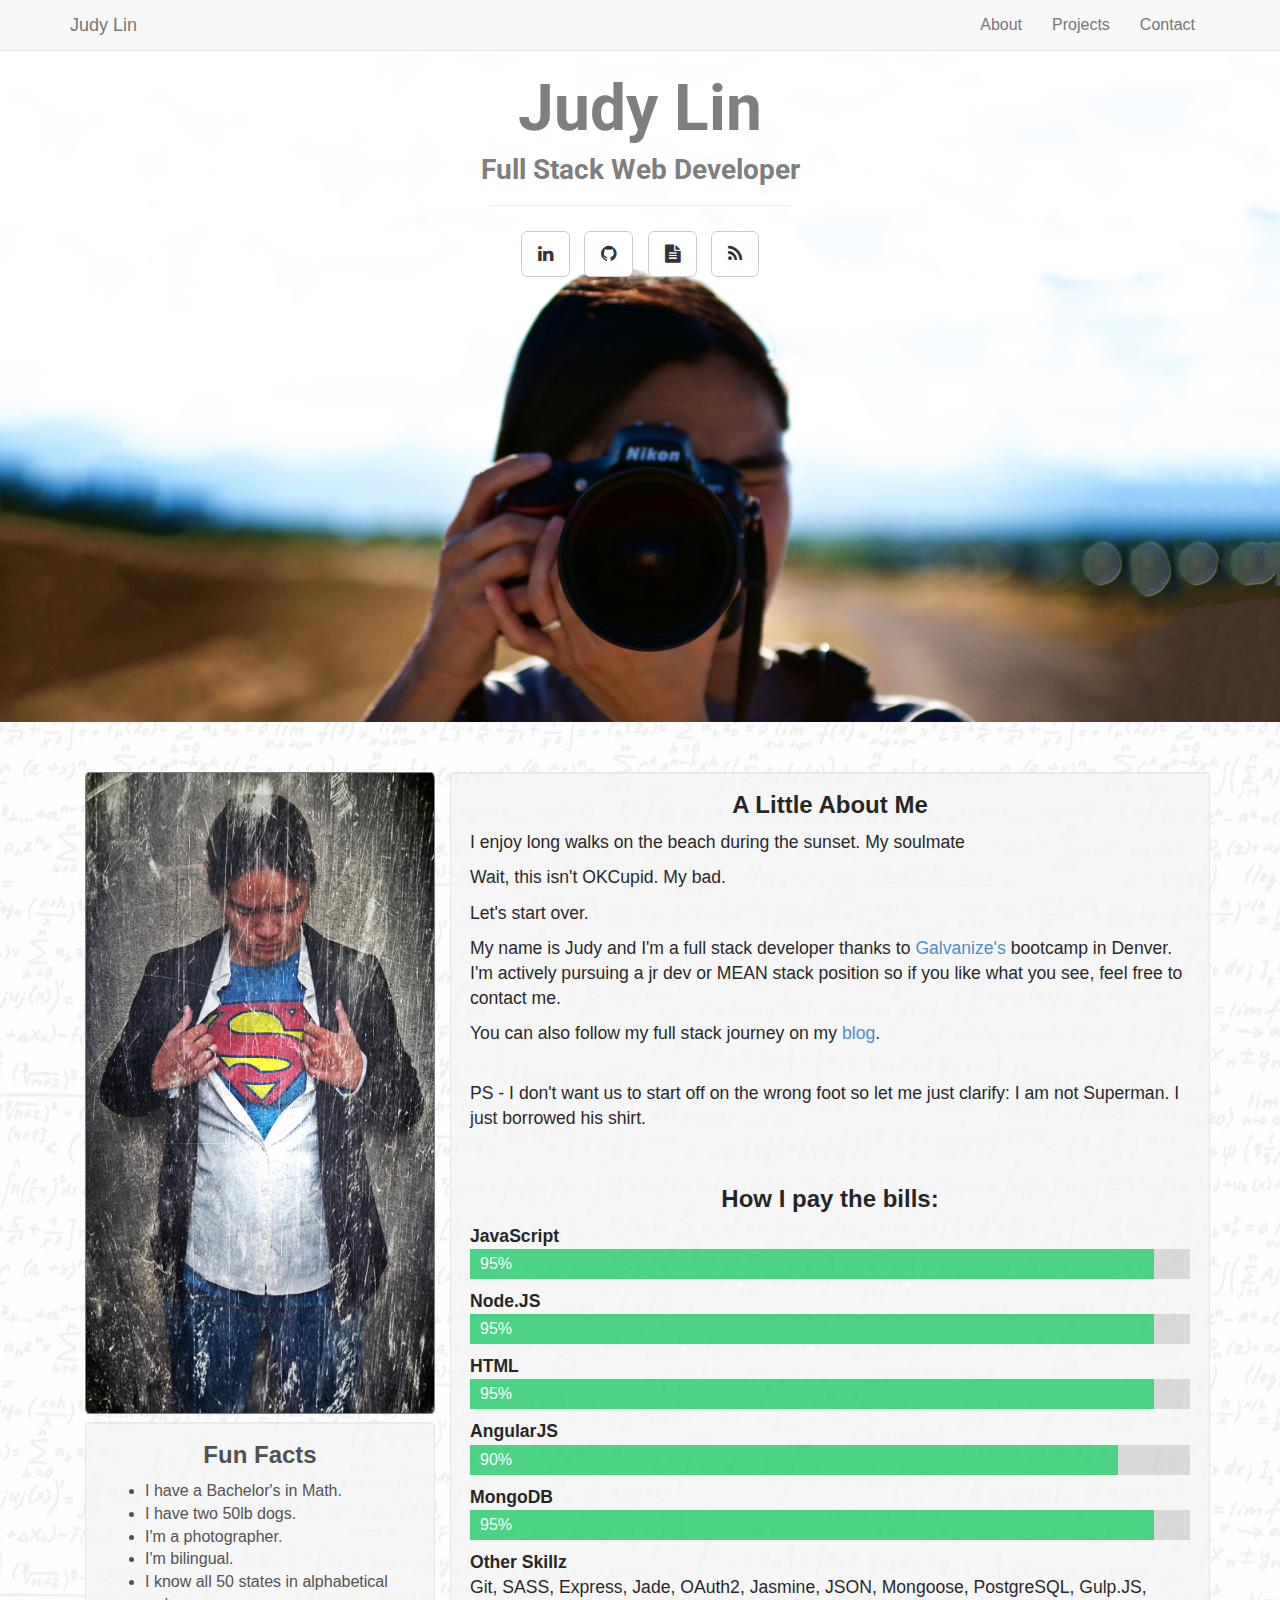
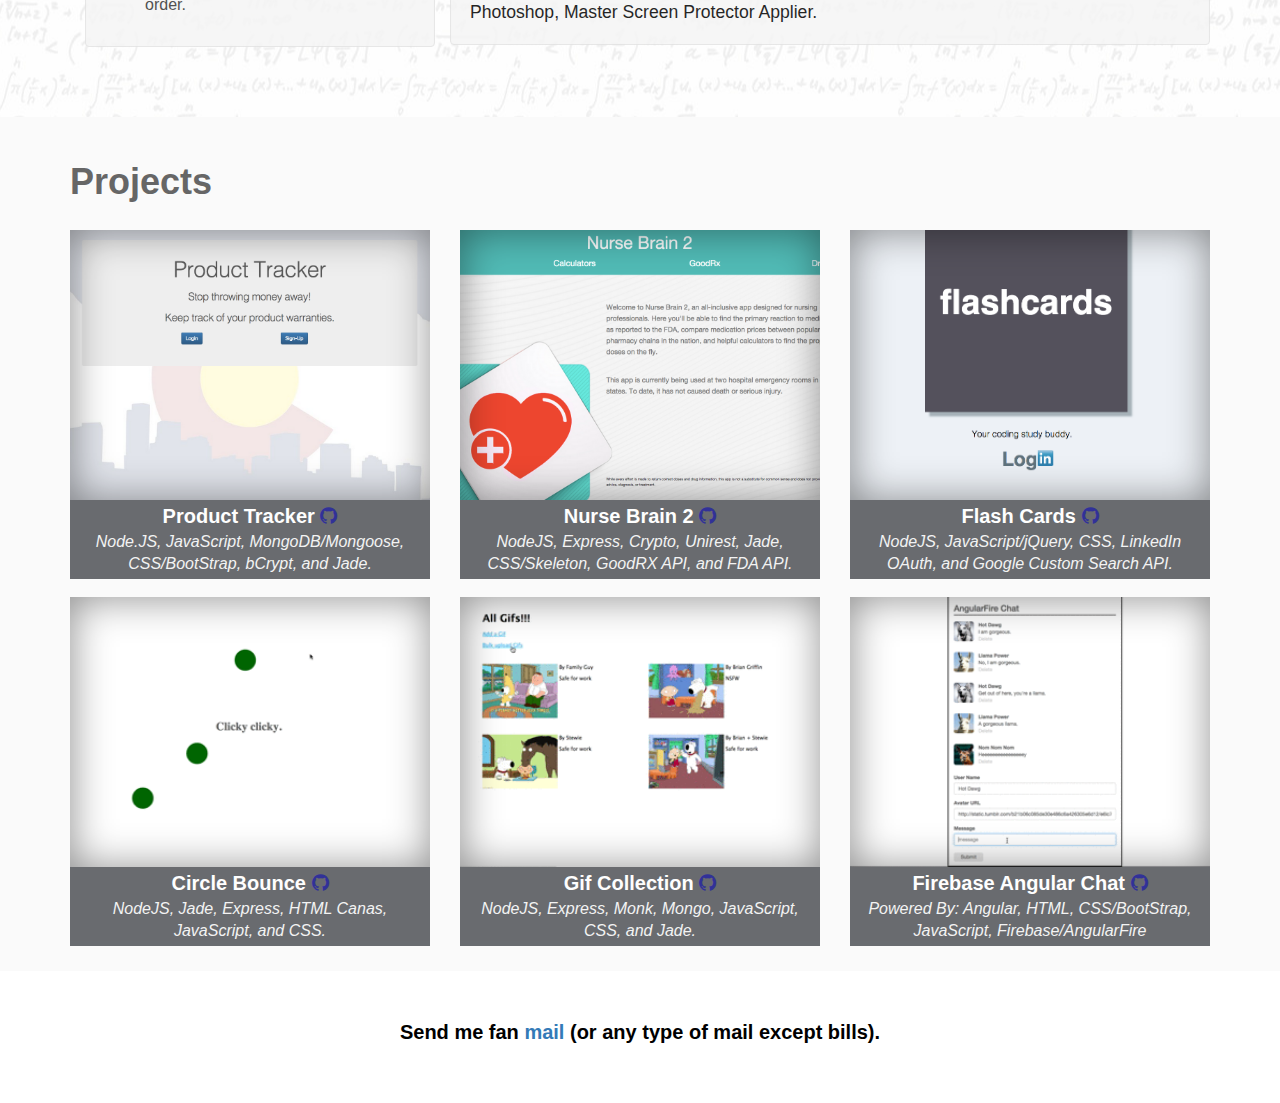
==== index.html @ 5898c1e3 "added blog" ====
<!DOCTYPE html>
<html>
  <head>
    <meta charset="utf-8">
    <script src="https://ajax.googleapis.com/ajax/libs/jquery/2.1.3/jquery.min.js"></script>
    <script src='js/script.js'></script>
    <script src="https://maxcdn.bootstrapcdn.com/bootstrap/3.3.5/js/bootstrap.min.js"></script>
    <link href='https://fonts.googleapis.com/css?family=Roboto:100' rel='stylesheet' type='text/css'>
    <link rel="stylesheet" href="https://maxcdn.bootstrapcdn.com/bootstrap/3.3.5/css/bootstrap.min.css">
    <link rel="stylesheet" href="https://maxcdn.bootstrapcdn.com/font-awesome/4.4.0/css/font-awesome.min.css">
    <link rel='stylesheet' href='css/style.css'>
    <title>Judy Lin's Portfolio</title>
  </head>
  <body id="page-top" data-spy="scroll" data-target=".navbar-fixed-top">
    <!-- Navigation -->
    <nav class="navbar navbar-default navbar-fixed-top navbar-custom" role="navigation">
      <div class="container">
        <div>
          <button type="button" class="navbar-toggle" data-toggle="collapse" data-target=".navbar-main-collapse">
            <i class="fa fa-bars"></i>
          </button>
          <a class="navbar-brand page-scroll" href="#page-top">
            Judy Lin
          </a>
        </div>
        <!-- Collect the nav links, forms, and other content for toggling -->
        <div class="collapse navbar-collapse navbar-right navbar-main-collapse">
          <ul class="nav navbar-nav">
            <li>
              <a class="page-scroll" href="#about">About</a>
            </li>
            <li>
              <a class="page-scroll" href="#portfolio">Projects</a>
            </li>
            <li>
              <a class="page-scroll" href="#contact">Contact</a>
            </li>
          </ul>
        </div>
        <!-- /.navbar-collapse -->
      </div>
      <!-- /.container -->
    </nav>
    <!-- Home -->
    <div id="home">
      <div class="container">
        <div class="pager">
          <h1 class="text-center home-h1">Judy Lin</h1>
          <h3 class="text-center home-h3">Full Stack Web Developer</h3>
          <hr class="hr-medium">
          <p class="text-center home-text">
            <a class="btn btn-default btn-lg" href="https://www.linkedin.com/in/judylin1" target="_blank" role="button"><i class="fa fa-linkedin"></i></a>
            <a class="btn btn-default btn-lg" href="https://github.com/judylin1" target="_blank" role="button"><i class="fa fa-github"></i></a>
            <a class="btn btn-default btn-lg view-pdf" href="images/resume.pdf" role="button"><i class="fa fa-file-text"></i></a>
            <a class="btn btn-default btn-lg" href="https://jldevblog.blogspot.com" role="button"><i class="fa fa-rss"></i></a>
          </p>
        </div>
      </div>
    </div>
    <!-- About -->
    <div class='mathback'>
    <div id="about">
      <div class="container">
        <div class="col-md-4">
          <img src="images/profile.jpeg" class="img-responsive about-pic">
          <div class='facts well'>
            <h3>Fun Facts</h3>
            <ul>
              <li>I have a Bachelor's in Math.</li>
              <li>I have two 50lb dogs.</li>
              <li>I'm a photographer.</li>
              <li>I'm bilingual.</li>
              <li>I know all 50 states in alphabetical order.</li>
            </ul>
          </div>
        </div>
        <div class="col-md-8 about-text well">
          <h3 class="about-h1">A Little About Me</h3>
          <p>I enjoy long walks on the beach during the sunset. My soulmate</p>
          <p>Wait, this isn't OKCupid. My bad.</p>
          <p>Let's start over.</p>
          <p>My name is Judy and I'm a full stack developer thanks to <a href='http://www.galvanize.com/courses/full-stack/' target='_blank'>Galvanize's </a>bootcamp in Denver.
            I'm actively pursuing a jr dev or MEAN stack position so if you like what you see, feel free to contact me.</p>
          <p>You can also follow my full stack journey on my <a href="https://nosleepjustcode.wordpress.com/" target="_blank">blog</a>.
          <br><br><p>PS - I don't want us to start off on the wrong foot so let me just clarify: I am not Superman. I just borrowed his shirt.</p>
          <div class="graph-cont">
            <h3>How I pay the bills:</h3>
            <span><b>JavaScript</b></span>
            <div class="bar bar1">95%</div>
            <span><b>Node.JS</b></span>
            <div class="bar bar2">95%</div>
            <span><b>HTML</b></span>
            <div class="bar bar3">95%</div>
            <span><b>AngularJS</b></span>
            <div class="bar bar4">90%</div>
            <span><b>MongoDB</b></span>
            <div class="bar bar5">95%</div>
            <span><b>Other Skillz</b></span>
            <br>Git, SASS, Express, Jade, OAuth2, Jasmine, JSON, Mongoose, PostgreSQL, Gulp.JS, Photoshop, Master Screen Protector Applier.
          </div>
        </div>
      </div>
    </div>
  </div>
    <!-- Portfolio -->
    <div id="portfolio">
      <div class="container">
        <div class="row">
          <div class="col-md-12">
            <h1 class="body-h1">Projects</h1></div>

          <div class="col-md-4">
            <div class="box1">
              <a href='https://productracker.herokuapp.com/' target="_blank">
                <div class="overlay">
                </div>
              </a>
            </div>
            <div class="port-text text-center">
              <span class="top-line">Product Tracker </span>
              <span class='top-line'><a href='https://github.com/judylin1/product-tracker' target="_blank"><i class="fa fa-github"></i></a></span>
              <br><span class="bot-line">Node.JS, JavaScript, MongoDB/Mongoose, CSS/BootStrap, bCrypt, and Jade.</span>
            </div>
          </div>

          <div class="col-md-4">
            <div class="box2">
              <a href='https://agile-meadow-6335.herokuapp.com/' target="_blank">
                <div class="overlay">
                </div>
              </a>
            </div>
            <div class="port-text text-center">
              <span class="top-line">Nurse Brain 2 </span>
              <span class='top-line'><a href='https://github.com/judylin1/nursebrain2' target="_blank"><i class="fa fa-github"></i></a></span>
              <br><span class="bot-line">NodeJS, Express, Crypto, Unirest, Jade, CSS/Skeleton, GoodRX API, and FDA API.</span>
            </div>
          </div>

          <div class="col-md-4">
            <div class="box3">
              <a href='https://protected-taiga-1284.herokuapp.com/' target="_blank">
                <div class="overlay">
                </div>
              </a>
            </div>
            <div class="port-text text-center"><span class="top-line">Flash Cards </span>
              <span class='top-line'><a href='https://github.com/bcbankhead/flash-cards/tree/anna3' target="_blank"><i class="fa fa-github"></i></a></span>
              <br><span class="bot-line">NodeJS, JavaScript/jQuery, CSS, LinkedIn OAuth, and Google Custom Search API.</span>
            </div>
          </div>

          <div class="col-md-4">
            <div class="box4">
              <a href='https://shrouded-ravine-8915.herokuapp.com/' target="_blank">
                <div class="overlay">
                </div>
              </a>
            </div>
            <div class="port-text text-center"><span class="top-line">Circle Bounce </span>
              <span class='top-line'><a href='https://github.com/judylin1/circle_bounce' target="_blank"><i class="fa fa-github"></i></a></span>
              <br><span class="bot-line">NodeJS, Jade, Express, HTML Canas, JavaScript, and CSS.</span>
            </div>
          </div>

          <div class="col-md-4">
            <div class="box5">
              <a href='https://powerful-island-1793.herokuapp.com/' target="_blank">
                <div class="overlay">
                </div>
              </a>
            </div>
            <div class="port-text text-center"><span class="top-line">Gif Collection </span>
              <span class='top-line'><a href='https://github.com/judylin1/markdown-table-processor' target="_blank"><i class="fa fa-github"></i></a></span>
              <br><span class="bot-line">NodeJS, Express, Monk, Mongo, JavaScript, CSS, and Jade.</span>
            </div>
          </div>

          <div class="col-md-4">
            <div class="box6">
              <a href="http://judylin1-firebase-ang.divshot.io/" target='_blank'>
                <div class="overlay">
                </div>
              </a>
            </div>
            <div class="port-text text-center"><span class="top-line">Firebase Angular Chat </span>
              <span class='top-line'><a href='https://github.com/judylin1/Firebase-Angular-Chat' target="_blank"><i class="fa fa-github"></i></a></span>
              <br><span class="bot-line">Powered By: Angular, HTML, CSS/BootStrap, JavaScript, Firebase/AngularFire</span>
            </div>
          </div>

      </div>
    </div>
  </div>

    <!-- Contact -->
    <div id="contact">
      <div class="container">
        <div class="row">
          <div class="col-md-12">
            <h3 class="contact-h3">Send me fan <a href='mailto:judith.s.lin@gmail.com'>mail</a> (or any type of mail except bills).</h3>
          </div>
        </div>
      </div>
    </div>
  </body>

</html>
---- css/style.css ----
/* Navbar */

.navbar-default .navbar-nav>.active>a,
.navbar-default .navbar-nav>.active>a:focus {
  color: #555;
  background-color: #CCCCCC;
}

.mathback {
  background: url(../images/6opac.jpg) repeat center center;
}

.nav a:hover {
  background-color: #777 !important;
  color: #fff !important;
}

/* Body */

body {
  font-size: 16px;
}

.body-h1 {
  font-weight: bold;
  color: #666;
}

.body-h3 {
  font-family: 'Open Sans', sans-serif;
  font-weight: bold;
  text-shadow: 1px 1px 0 #777, 2px 2px 0 #777;
  color: #fff;
}
/* HR */

.hr-medium {
  max-width: 300px;
}
/* Home */

#home {
  background: url(../images/cam.jpg) no-repeat center center;
  background-position: top;
  display: table;
  height: 0;
  padding-bottom: 32%;
  position: relative;
  width: 100%;
  -webkit-background-size: cover;
  -moz-background-size: cover;
  -o-background-size: cover;
  background-size: cover;
}
.pager {
  padding-top: 3%;
}

.home-h1 {
  font-family: 'Roboto', sans-serif;
  font-weight: bold;
  color: #7f7f7f;
}

.home-h3 {
  font-family: 'Roboto', sans-serif;
  font-weight: bold;
  color: #7f7f7f;
  font-size: 20px;
}
.home-h4 {
  font-family: 'Open Sans', sans-serif;
  font-weight: bold;
  text-shadow: 1px 1px 0 #000, 2px 2px 0 #000;
  color: #fff;
  font-size: 18px;
}
.btn {
  margin: 5px;
}

/* About */
#about {
  display: table;
  position: relative;
  width: 100%;
  padding: 50px 0 50px 0;
  height: 0;
}

.about-h1 {
  margin-top: 0;
  font-weight: bold;
  color: #000;
}

.about-text {
  color: #000;
  font-size: 1.1em;
}

.about-pic {
  border: 1px solid grey;
  border-radius: 1%;
  margin-bottom: 0.5em;
}

.well {
  opacity: .85;
}
/* Portfolio */

#portfolio {
  background: #fafafa;
  display: table;
  position: relative;
  width: 100%;
  padding: 25px 0 25px 0;
}

.top-line i {
  color: navy;
}
/* Portfolio Overlay */
.box1 {
  background: url(/images/prodtracker.jpeg) center;
}

.box2 {
  background: url(/images/nursebrain.jpeg) center;
}

.box3 {
  background: url(/images/flashcards.jpeg) center;
}

.box4 {
  background: url(/images/circlebouncegif.gif) center;
}

.box5 {
  background: url(/images/gifgif.gif) center;
}

.box6 {
  background: url(/images/chatgif.gif) center;
}

.box1,
.box2,
.box3,
.box4,
.box5,
.box6 {
  box-shadow: inset 1px 1px 40px 0 rgba(0, 0, 0, .45);
  margin: 5% auto 0 auto;
  background-size: cover;
  overflow: hidden;
  width: 100%;
  height: 0;
  padding-bottom: 75%;
}

.overlay {
  background: rgba(0, 0, 0, .75);
  text-align: center;
  opacity: 0;
  padding-bottom: 100%;
  padding-top: 28%;
  -webkit-transition: opacity .25s ease;
  -moz-transition: opacity .25s ease;
}

.box1:hover .overlay,
.box2:hover .overlay,
.box3:hover .overlay,
.box4:hover .overlay,
.box5:hover .overlay,
.box6:hover .overlay {
  opacity: 0.2;
}

.plus {
  font-weight: 900;
  color: rgba(255, 255, 255, .85);
  font-size: 96px;
}
/* Portfolio Text */

.top-line {
  font-size: 20px;
  font-weight: bold;
}

.bot-line {
  font-style: italic;
  color: #f2f2f2;
}

.port-text {
  color: white;
  background: #45484d;
  opacity: 0.8;
  padding: 0.15em;
}
/* Contact */

#contact {
  background: #fff;
  display: table;
  position: relative;
  width: 100%;
  padding: 50px 0 50px 0;
  height: 0;
}

.contact-h1 {
  font-family: 'Open Sans', sans-serif;
  font-weight: bold;
  color: #000;
}

.contact-h3 {
  font-family: 'Open Sans', sans-serif;
  font-weight: bold;
  color: #000;
  font-size: 20px;
}
.footer {
  background: #f8f8f8;
}
.navbar-static-bottom > div > ul > li {
  display: inline-block;
  font-size: 14px;
}
/* Extra small devices (phones, less than 768px) */
/* No media query since this is the default in Bootstrap */
/* Small devices (tablets, 768px and up) */

@media (min-width: 768px) and (max-width: 991px) {
  .home-h1 {
    font-size: 3em;
  }
  .home-h3 {
    font-size: 1.375em;
  }
    .home-h4 {
    font-size: 1.25em;
  }
}
/* Medium devices (desktops, 992px and up) */

@media (min-width: 992px) and (max-width: 1199px) {
  .home-h1 {
    font-size: 3.5em;
  }
  .home-h3 {
    font-size: 1.5em;
  }
  .home-h4 {
    font-size: 1.30em;
  }
}
/* Large devices (large desktops, 1200px and up) */

@media (min-width: 1200px) {
  .home-h1 {
    font-size: 4em;
  }
  .home-h3 {
    font-size: 1.75em;
  }
  .home-h4 {
    font-size: 1.5em;
  }
}

/*graph*/
.graph-cont{
  padding-top: 2.5em;
  width: calc(100% - 40px);
  width: 100%;
  max-width: 800px;
  margin: 0 auto;
}
.bar{
  height: 30px;
  max-width: 800px;
  margin: 0 auto 10px auto;
  line-height: 30px;
  font-size: 16px;
  color: white;
  padding: 0 0 0 10px;
  position: relative;
}
.bar::before{
  content: '';
  width: 100%;
  position: absolute;
  left: 0;
  height: 30px;
  top: 0;
  z-index: -2;
  background: #d3d3d3;
}
.bar::after{
  content: '';
  background: #2ecc71;
  height: 30px;
  transition: 0.7s;
  display: block;
  width: 100%;
  -webkit-animation: bar-before 1 1.8s;
  position: absolute;
  top: 0;
  left: 0;
  z-index: -1;
}
.bar1::after{
  max-width: 95%;
}
.bar2::after{
  max-width: 95%;
}
.bar3::after{
  max-width: 95%;
}
.bar4::after{
  max-width: 90%;
}
.bar5::after{
  max-width: 95%;
}

@-webkit-keyframes bar-before{
  0%{
    width: 0px;
  }
  100%{
    width: 100%;
  }
}

/*facts*/
h3 {
  text-align: center;
  font-weight: bold;
  margin: 0;
  margin-bottom: 0.5em;
}

/*modal pdf*/
.iframe-container {
padding-bottom: 60%;
height: 0;
overflow: hidden;
}

.iframe-container iframe,
.iframe-container object,
.iframe-container embed{
position: absolute;
top: 0;
left: 0;
width: 100%;
height: 100%;
}

.modal.in .modal-dialog {
transform: none; /*translate(0px, 0px);*/
}
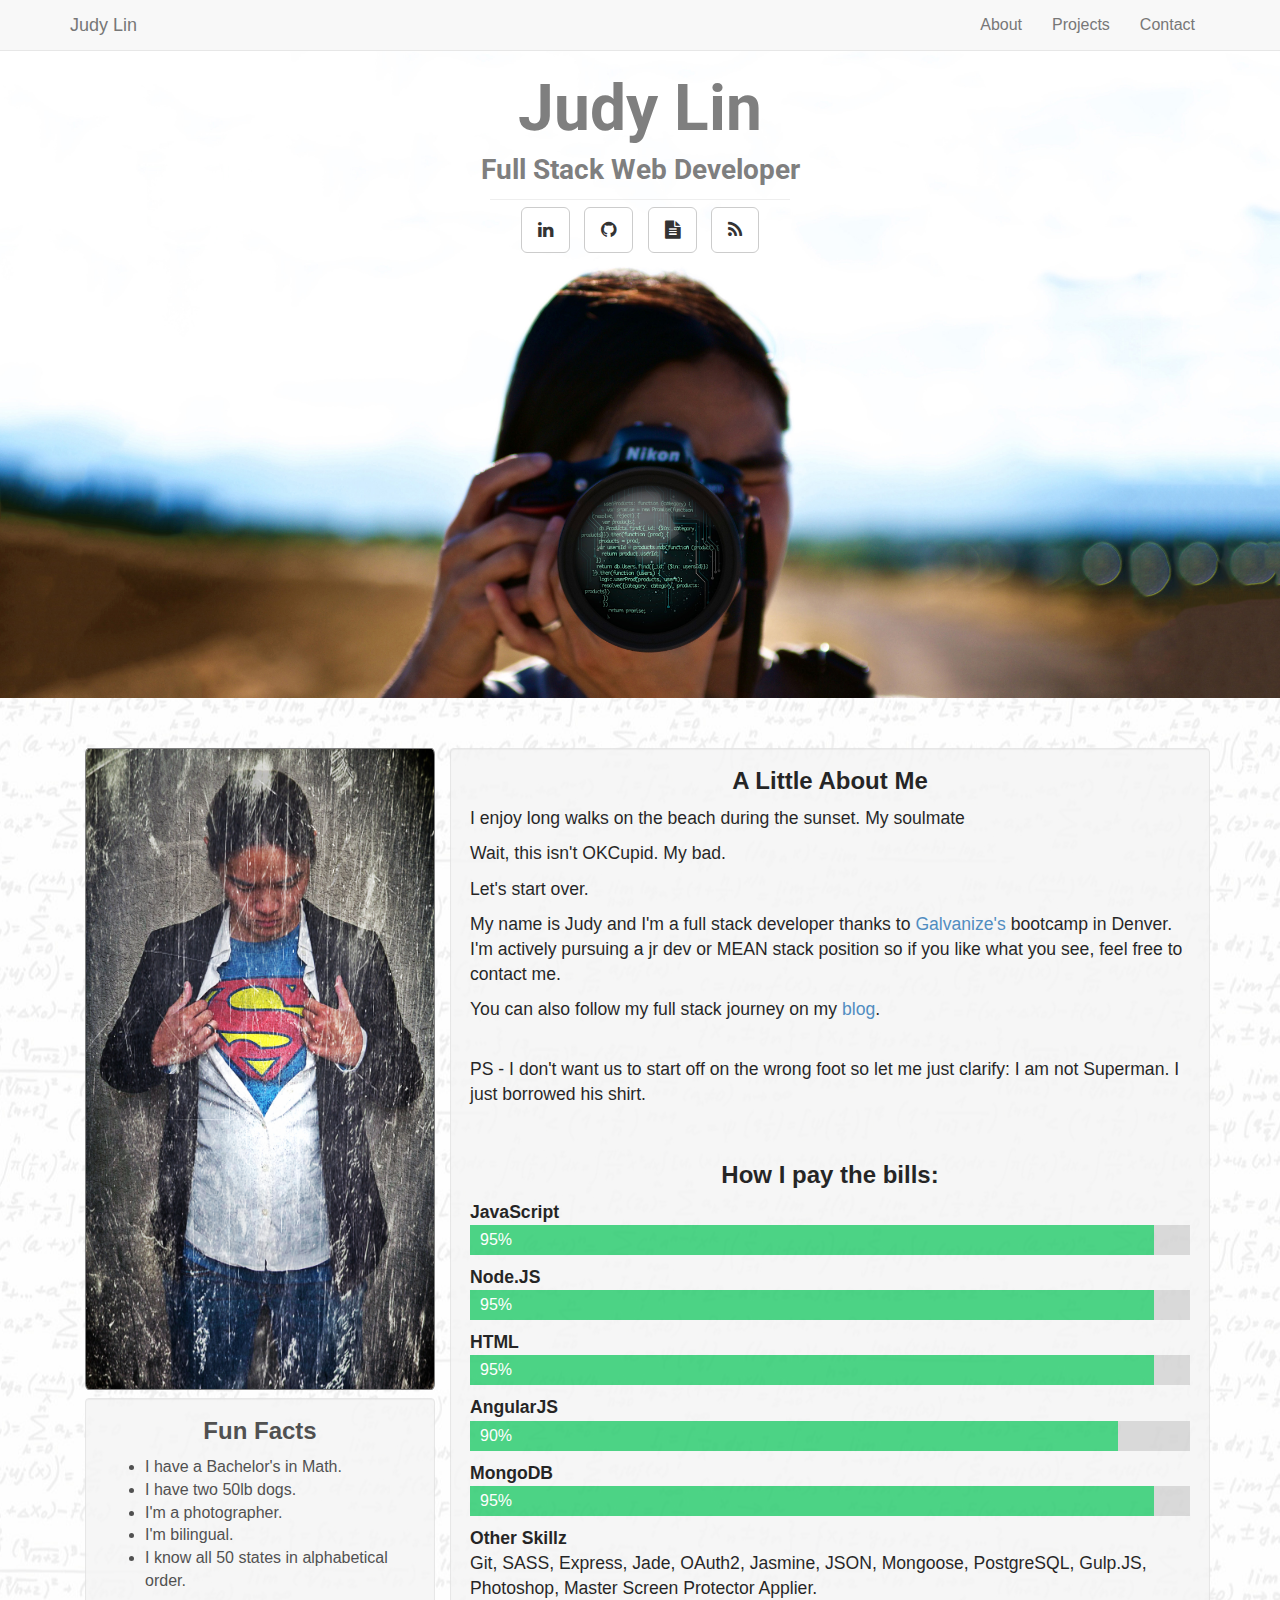
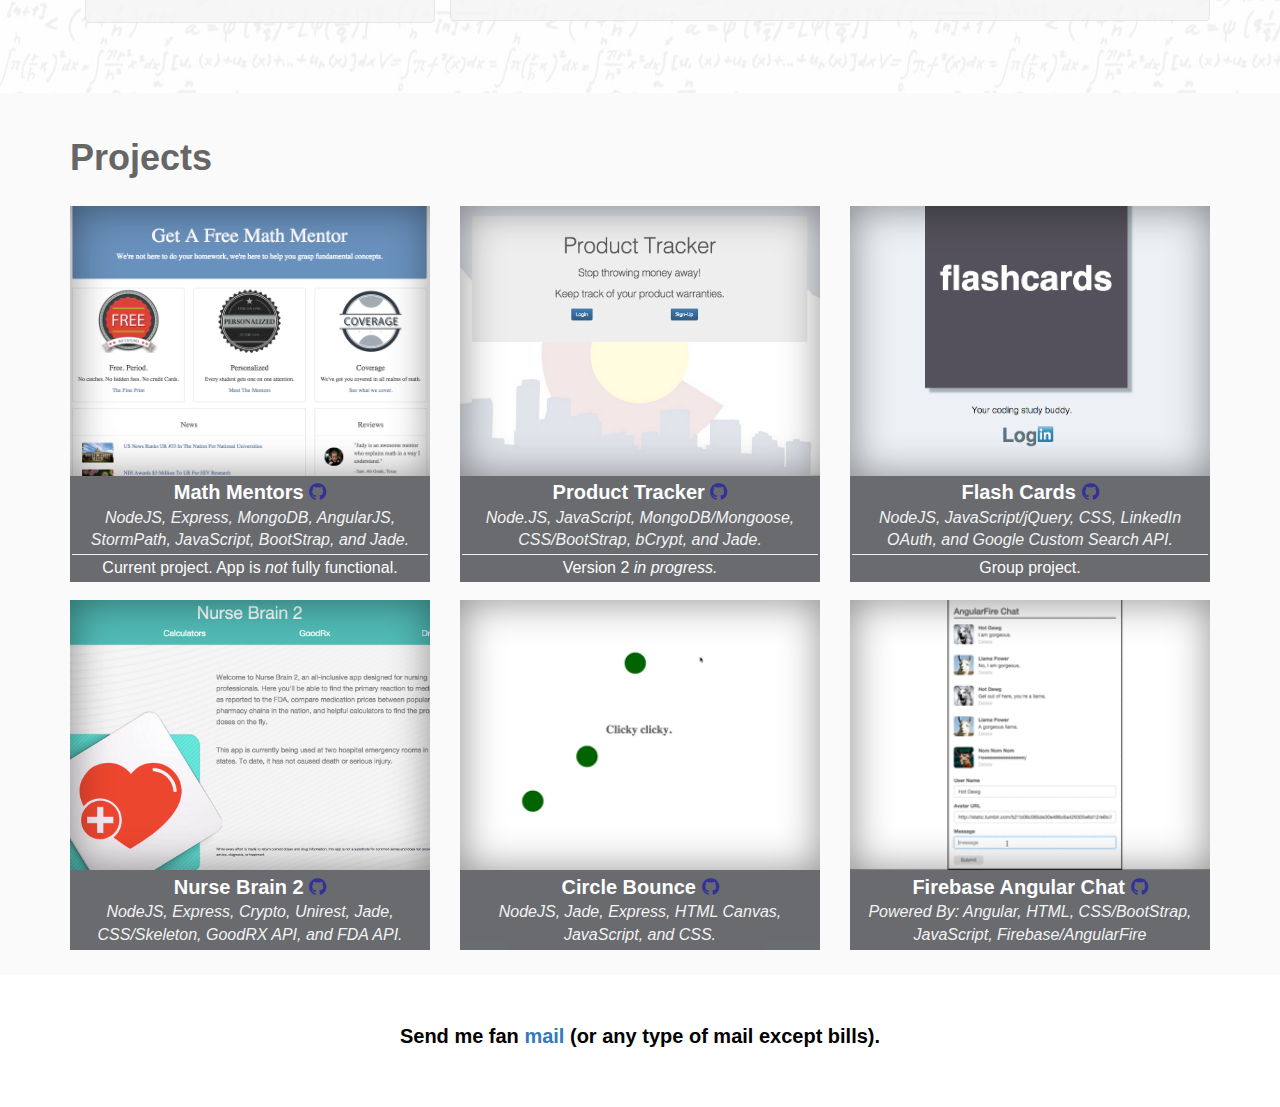
==== commit be05d568: "new photo and project" ====
--- a/index.html
+++ b/index.html
@@ -12,7 +12,7 @@
     <title>Judy Lin's Portfolio</title>
   </head>
   <body id="page-top" data-spy="scroll" data-target=".navbar-fixed-top">
-    <!-- Navigation -->
+
     <nav class="navbar navbar-default navbar-fixed-top navbar-custom" role="navigation">
       <div class="container">
         <div>
@@ -23,7 +23,7 @@
             Judy Lin
           </a>
         </div>
-        <!-- Collect the nav links, forms, and other content for toggling -->
+
         <div class="collapse navbar-collapse navbar-right navbar-main-collapse">
           <ul class="nav navbar-nav">
             <li>
@@ -37,11 +37,9 @@
             </li>
           </ul>
         </div>
-        <!-- /.navbar-collapse -->
-      </div>
-      <!-- /.container -->
+      </div>
     </nav>
-    <!-- Home -->
+
     <div id="home">
       <div class="container">
         <div class="pager">
@@ -57,7 +55,7 @@
         </div>
       </div>
     </div>
-    <!-- About -->
+
     <div class='mathback'>
     <div id="about">
       <div class="container">
@@ -111,6 +109,21 @@
 
           <div class="col-md-4">
             <div class="box1">
+              <a href='https://math-mentors.herokuapp.com/' target="_blank">
+                <div class="overlay">
+                </div>
+              </a>
+            </div>
+            <div class="port-text text-center"><span class="top-line">Math Mentors </span>
+              <span class='top-line'><a href='https://github.com/judylin1/math_mentors' target="_blank"><i class="fa fa-github"></i></a></span>
+              <br><span class="bot-line">NodeJS, Express, MongoDB, AngularJS, StormPath, JavaScript, BootStrap, and Jade.</span>
+              <hr>
+              <span>Current project. App is <i>not</i> fully functional.</span>
+            </div>
+          </div>
+
+          <div class="col-md-4">
+            <div class="box2">
               <a href='https://productracker.herokuapp.com/' target="_blank">
                 <div class="overlay">
                 </div>
@@ -120,11 +133,28 @@
               <span class="top-line">Product Tracker </span>
               <span class='top-line'><a href='https://github.com/judylin1/product-tracker' target="_blank"><i class="fa fa-github"></i></a></span>
               <br><span class="bot-line">Node.JS, JavaScript, MongoDB/Mongoose, CSS/BootStrap, bCrypt, and Jade.</span>
-            </div>
-          </div>
-
-          <div class="col-md-4">
-            <div class="box2">
+              <hr>
+              <span>Version 2 <i>in progress.</i></span>
+            </div>
+          </div>
+
+          <div class="col-md-4">
+            <div class="box3">
+              <a href='https://protected-taiga-1284.herokuapp.com/' target="_blank">
+                <div class="overlay">
+                </div>
+              </a>
+            </div>
+            <div class="port-text text-center"><span class="top-line">Flash Cards </span>
+              <span class='top-line'><a href='https://github.com/bcbankhead/flash-cards/tree/anna3' target="_blank"><i class="fa fa-github"></i></a></span>
+              <br><span class="bot-line">NodeJS, JavaScript/jQuery, CSS, LinkedIn OAuth, and Google Custom Search API.</span>
+              <hr>
+              <span>Group project.</span>
+            </div>
+          </div>
+
+          <div class="col-md-4">
+            <div class="box4">
               <a href='https://agile-meadow-6335.herokuapp.com/' target="_blank">
                 <div class="overlay">
                 </div>
@@ -138,20 +168,7 @@
           </div>
 
           <div class="col-md-4">
-            <div class="box3">
-              <a href='https://protected-taiga-1284.herokuapp.com/' target="_blank">
-                <div class="overlay">
-                </div>
-              </a>
-            </div>
-            <div class="port-text text-center"><span class="top-line">Flash Cards </span>
-              <span class='top-line'><a href='https://github.com/bcbankhead/flash-cards/tree/anna3' target="_blank"><i class="fa fa-github"></i></a></span>
-              <br><span class="bot-line">NodeJS, JavaScript/jQuery, CSS, LinkedIn OAuth, and Google Custom Search API.</span>
-            </div>
-          </div>
-
-          <div class="col-md-4">
-            <div class="box4">
+            <div class="box5">
               <a href='https://shrouded-ravine-8915.herokuapp.com/' target="_blank">
                 <div class="overlay">
                 </div>
@@ -159,20 +176,7 @@
             </div>
             <div class="port-text text-center"><span class="top-line">Circle Bounce </span>
               <span class='top-line'><a href='https://github.com/judylin1/circle_bounce' target="_blank"><i class="fa fa-github"></i></a></span>
-              <br><span class="bot-line">NodeJS, Jade, Express, HTML Canas, JavaScript, and CSS.</span>
-            </div>
-          </div>
-
-          <div class="col-md-4">
-            <div class="box5">
-              <a href='https://powerful-island-1793.herokuapp.com/' target="_blank">
-                <div class="overlay">
-                </div>
-              </a>
-            </div>
-            <div class="port-text text-center"><span class="top-line">Gif Collection </span>
-              <span class='top-line'><a href='https://github.com/judylin1/markdown-table-processor' target="_blank"><i class="fa fa-github"></i></a></span>
-              <br><span class="bot-line">NodeJS, Express, Monk, Mongo, JavaScript, CSS, and Jade.</span>
+              <br><span class="bot-line">NodeJS, Jade, Express, HTML Canvas, JavaScript, and CSS.</span>
             </div>
           </div>
 
@@ -193,7 +197,6 @@
     </div>
   </div>
 
-    <!-- Contact -->
     <div id="contact">
       <div class="container">
         <div class="row">
--- a/css/style.css
+++ b/css/style.css
@@ -40,7 +40,7 @@
 /* Home */
 
 #home {
-  background: url(../images/cam.jpg) no-repeat center center;
+  background: url(../images/camcode.jpg) no-repeat center center;
   background-position: top;
   display: table;
   height: 0;
@@ -123,11 +123,11 @@
 }
 /* Portfolio Overlay */
 .box1 {
+  background: url(/images/mathmentors.jpeg) center;
+}
+
+.box2 {
   background: url(/images/prodtracker.jpeg) center;
-}
-
-.box2 {
-  background: url(/images/nursebrain.jpeg) center;
 }
 
 .box3 {
@@ -135,11 +135,11 @@
 }
 
 .box4 {
+  background: url(/images/nursebrain.jpeg) center;
+}
+
+.box5 {
   background: url(/images/circlebouncegif.gif) center;
-}
-
-.box5 {
-  background: url(/images/gifgif.gif) center;
 }
 
 .box6 {
@@ -369,3 +369,8 @@
 .modal.in .modal-dialog {
 transform: none; /*translate(0px, 0px);*/
 }
+
+hr {
+  margin-top: 2px;
+  margin-bottom: 2px;
+}
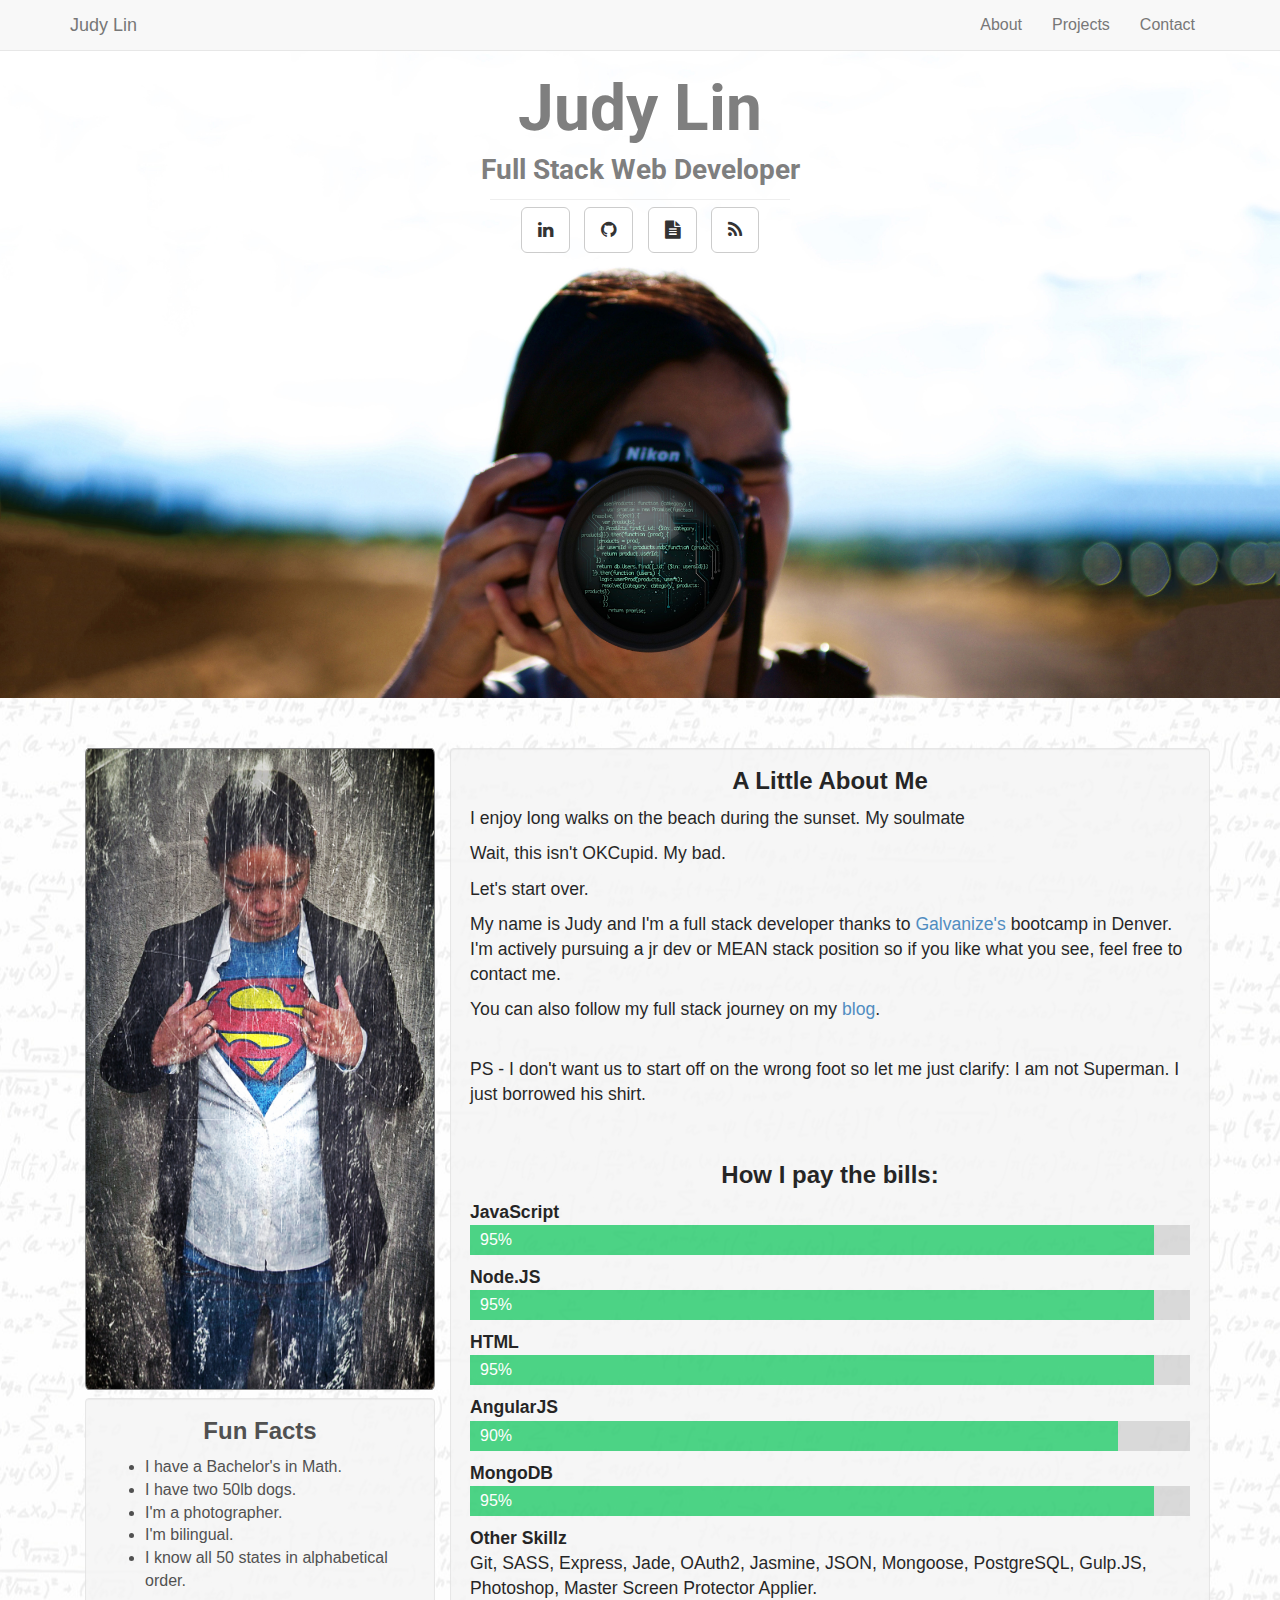
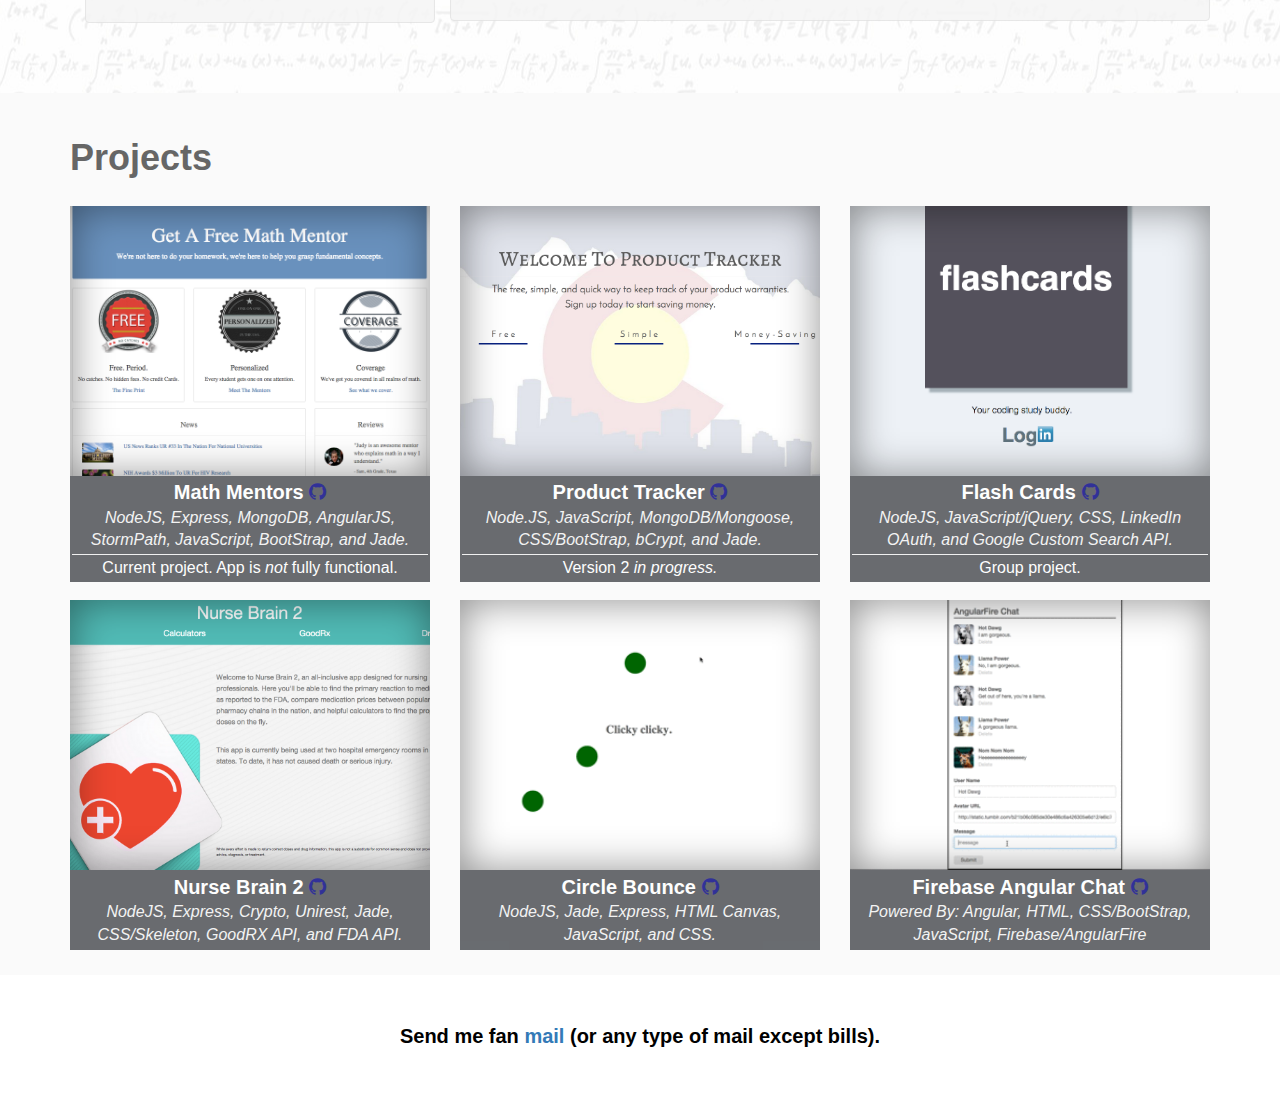
==== commit f94a2275: "added tooltip" ====
--- a/index.html
+++ b/index.html
@@ -49,8 +49,8 @@
           <p class="text-center home-text">
             <a class="btn btn-default btn-lg" href="https://www.linkedin.com/in/judylin1" target="_blank" role="button"><i class="fa fa-linkedin"></i></a>
             <a class="btn btn-default btn-lg" href="https://github.com/judylin1" target="_blank" role="button"><i class="fa fa-github"></i></a>
-            <a class="btn btn-default btn-lg view-pdf" href="images/resume.pdf" role="button"><i class="fa fa-file-text"></i></a>
-            <a class="btn btn-default btn-lg" href="https://jldevblog.blogspot.com" role="button"><i class="fa fa-rss"></i></a>
+            <a class="btn btn-default btn-lg view-pdf" href="images/resume.pdf" role="button" data-toggle='tooltip' data-placement='bottom' title='Resume'><i class="fa fa-file-text"></i></a>
+            <a class="btn btn-default btn-lg" href="https://jldevblog.blogspot.com" role="button" data-toggle='tooltip' data-placement='bottom' title='Blog'><i class="fa fa-rss"></i></a>
           </p>
         </div>
       </div>
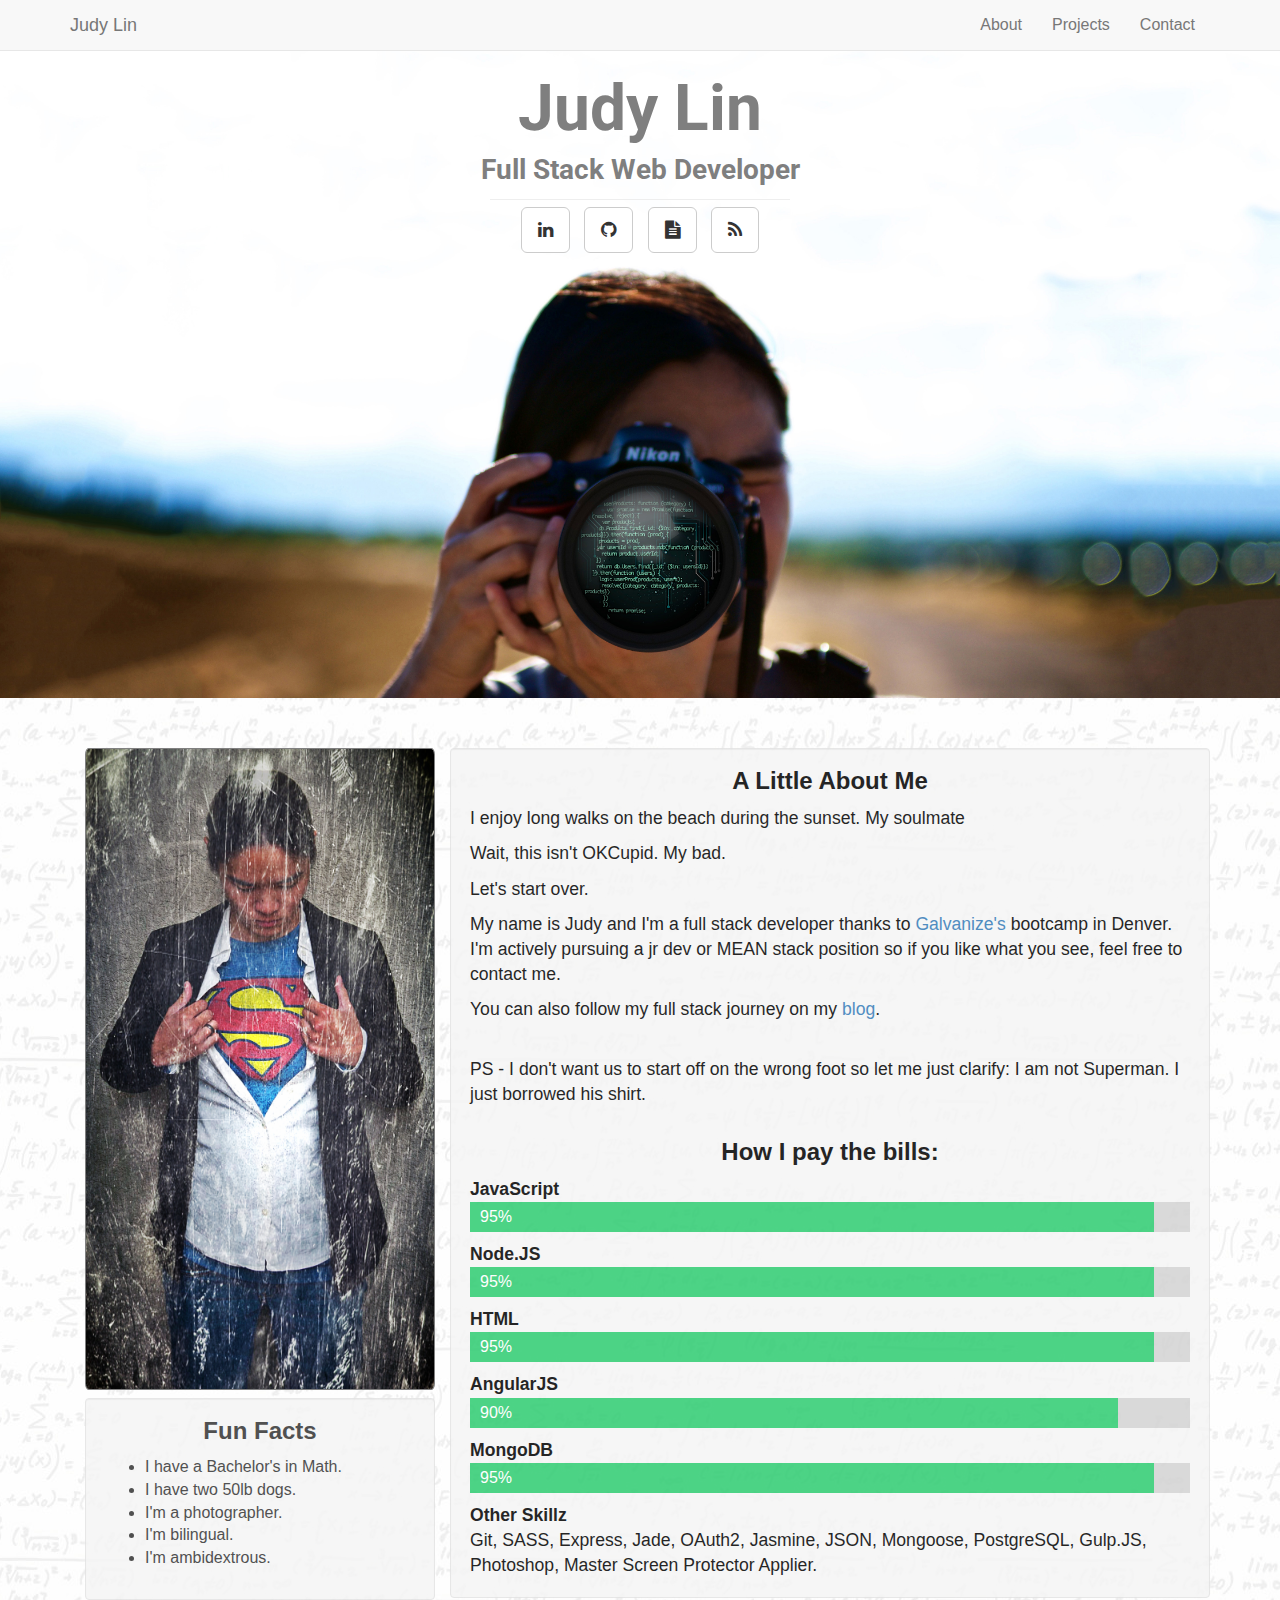
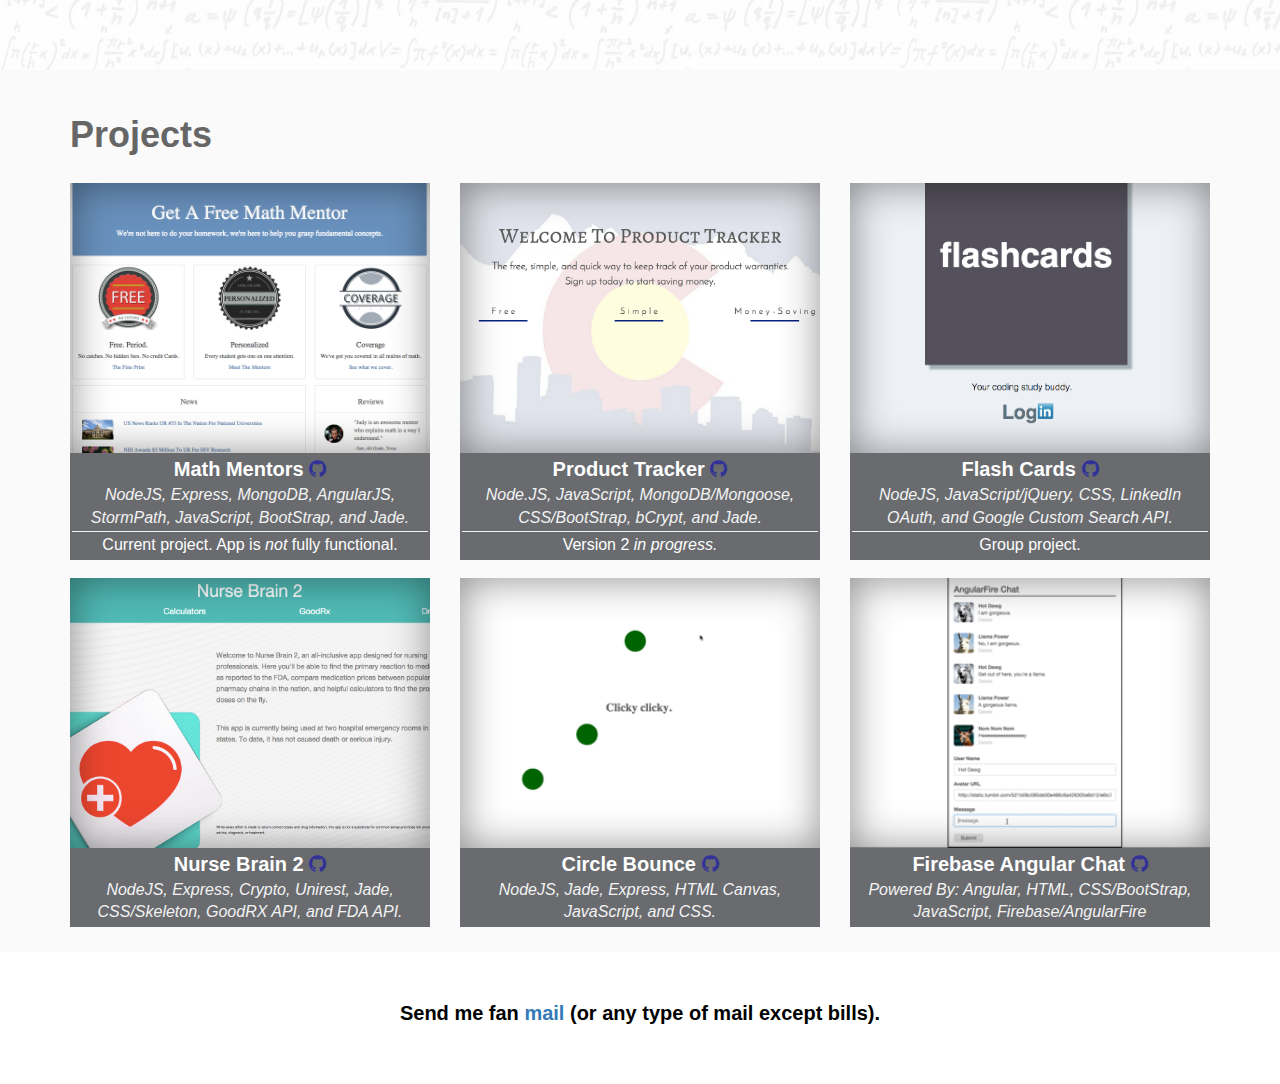
==== commit ce5c6a87: "prerender addition" ====
--- a/index.html
+++ b/index.html
@@ -9,6 +9,12 @@
     <link rel="stylesheet" href="https://maxcdn.bootstrapcdn.com/bootstrap/3.3.5/css/bootstrap.min.css">
     <link rel="stylesheet" href="https://maxcdn.bootstrapcdn.com/font-awesome/4.4.0/css/font-awesome.min.css">
     <link rel='stylesheet' href='css/style.css'>
+    <link rel="prerender" href="https://protected-taiga-1284.herokuapp.com/">
+    <link rel="prerender" href="https://agile-meadow-6335.herokuapp.com/">
+    <link rel="prerender" href="https://shrouded-ravine-8915.herokuapp.com/">
+    <link rel="prerender" href="https://math-mentors.herokuapp.com/">
+    <link rel="prerender" href="https://productracker.herokuapp.com/">
+    <link rel="prerender" href="http://judylin1-firebase-ang.divshot.io/">
     <title>Judy Lin's Portfolio</title>
   </head>
   <body id="page-top" data-spy="scroll" data-target=".navbar-fixed-top">
@@ -49,7 +55,7 @@
           <p class="text-center home-text">
             <a class="btn btn-default btn-lg" href="https://www.linkedin.com/in/judylin1" target="_blank" role="button"><i class="fa fa-linkedin"></i></a>
             <a class="btn btn-default btn-lg" href="https://github.com/judylin1" target="_blank" role="button"><i class="fa fa-github"></i></a>
-            <a class="btn btn-default btn-lg view-pdf" href="images/resume.pdf" role="button" data-toggle='tooltip' data-placement='bottom' title='Resume'><i class="fa fa-file-text"></i></a>
+            <a class="btn btn-default btn-lg view-pdf" href="images/creddleresume.pdf" role="button" data-toggle='tooltip' data-placement='bottom' title='Resume'><i class="fa fa-file-text"></i></a>
             <a class="btn btn-default btn-lg" href="https://jldevblog.blogspot.com" role="button" data-toggle='tooltip' data-placement='bottom' title='Blog'><i class="fa fa-rss"></i></a>
           </p>
         </div>
@@ -68,7 +74,7 @@
               <li>I have two 50lb dogs.</li>
               <li>I'm a photographer.</li>
               <li>I'm bilingual.</li>
-              <li>I know all 50 states in alphabetical order.</li>
+              <li>I'm ambidextrous.</li>
             </ul>
           </div>
         </div>
@@ -102,7 +108,7 @@
   </div>
     <!-- Portfolio -->
     <div id="portfolio">
-      <div class="container">
+      <div class="container" id='response'>
         <div class="row">
           <div class="col-md-12">
             <h1 class="body-h1">Projects</h1></div>
@@ -206,6 +212,17 @@
         </div>
       </div>
     </div>
+
+  <!-- google analytics -->
+  <script>
+    (function(i,s,o,g,r,a,m){i['GoogleAnalyticsObject']=r;i[r]=i[r]||function(){
+    (i[r].q=i[r].q||[]).push(arguments)},i[r].l=1*new Date();a=s.createElement(o),
+    m=s.getElementsByTagName(o)[0];a.async=1;a.src=g;m.parentNode.insertBefore(a,m)
+    })(window,document,'script','//www.google-analytics.com/analytics.js','ga');
+
+    ga('create', 'UA-68260011-1', 'auto');
+    ga('send', 'pageview');
+  </script>
+
   </body>
-
 </html>
--- a/css/style.css
+++ b/css/style.css
@@ -277,7 +277,7 @@
 
 /*graph*/
 .graph-cont{
-  padding-top: 2.5em;
+  padding-top: 1.2em;
   width: calc(100% - 40px);
   width: 100%;
   max-width: 800px;
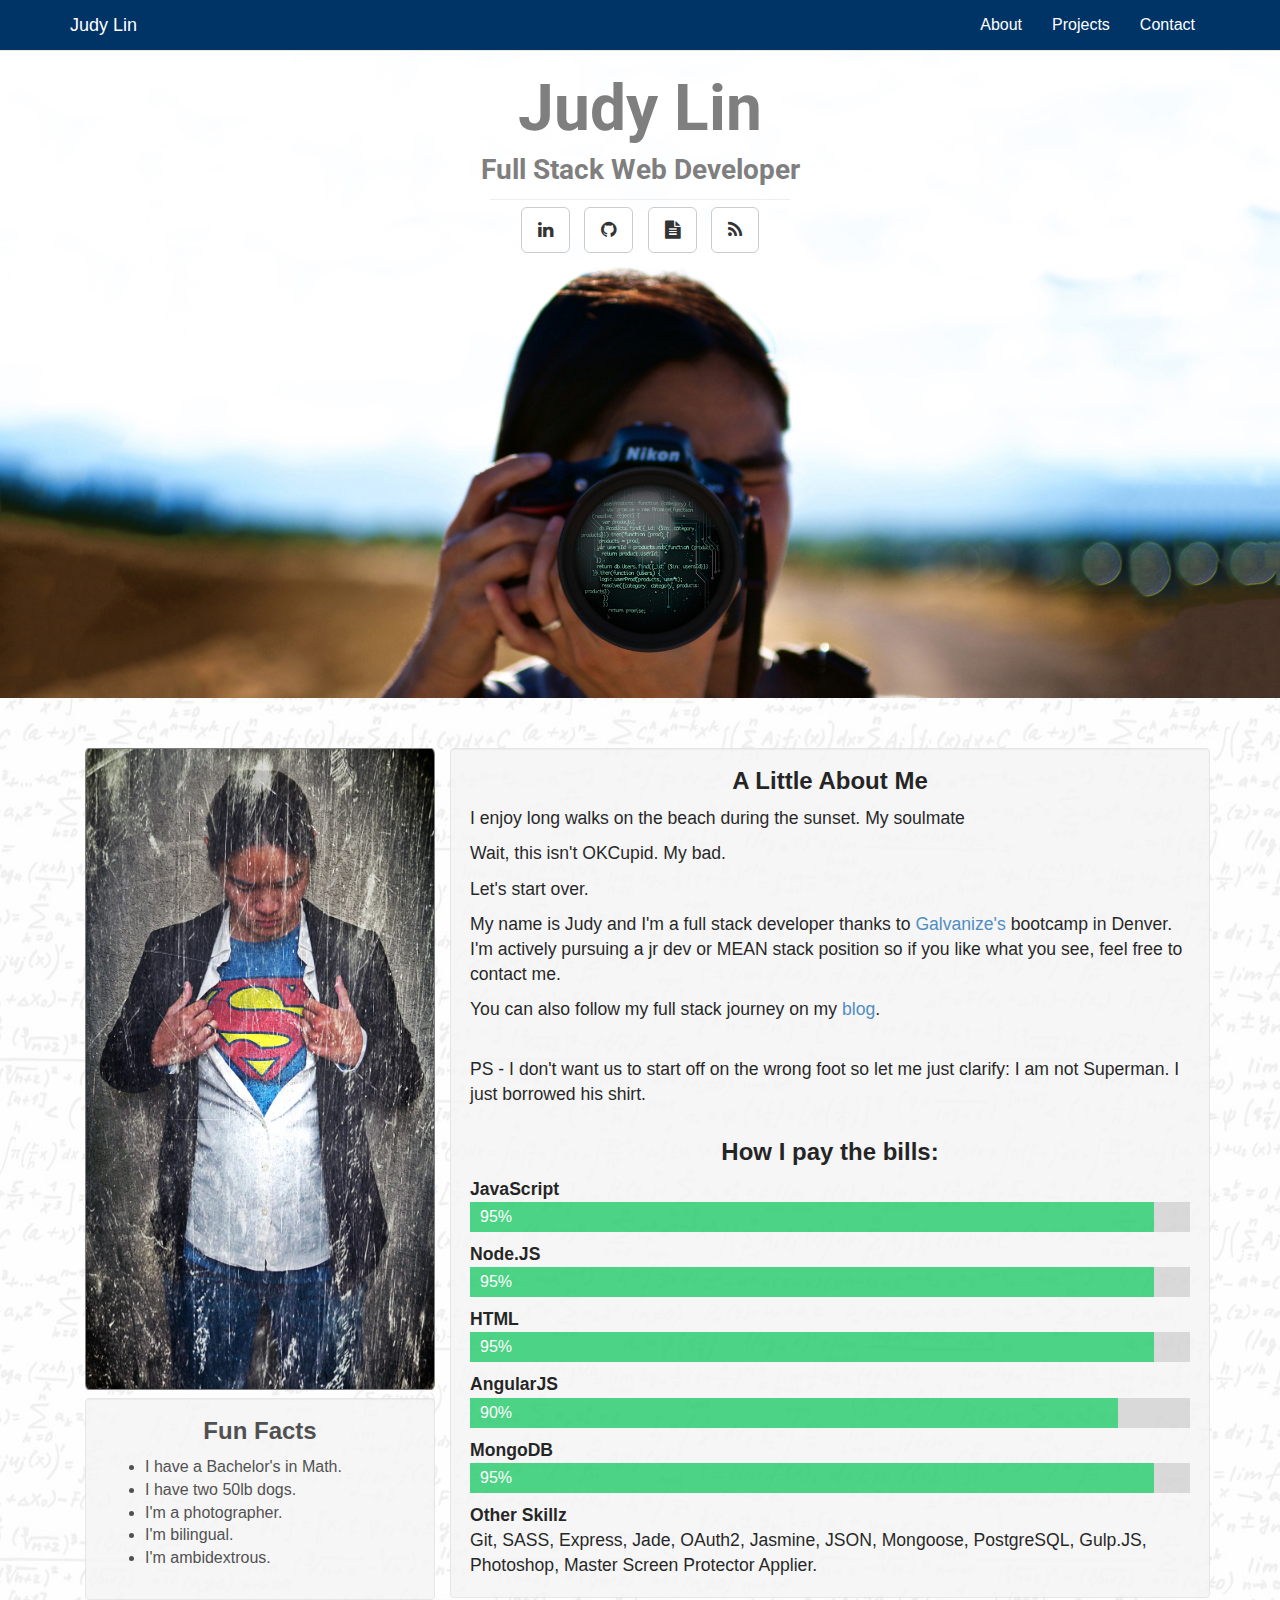
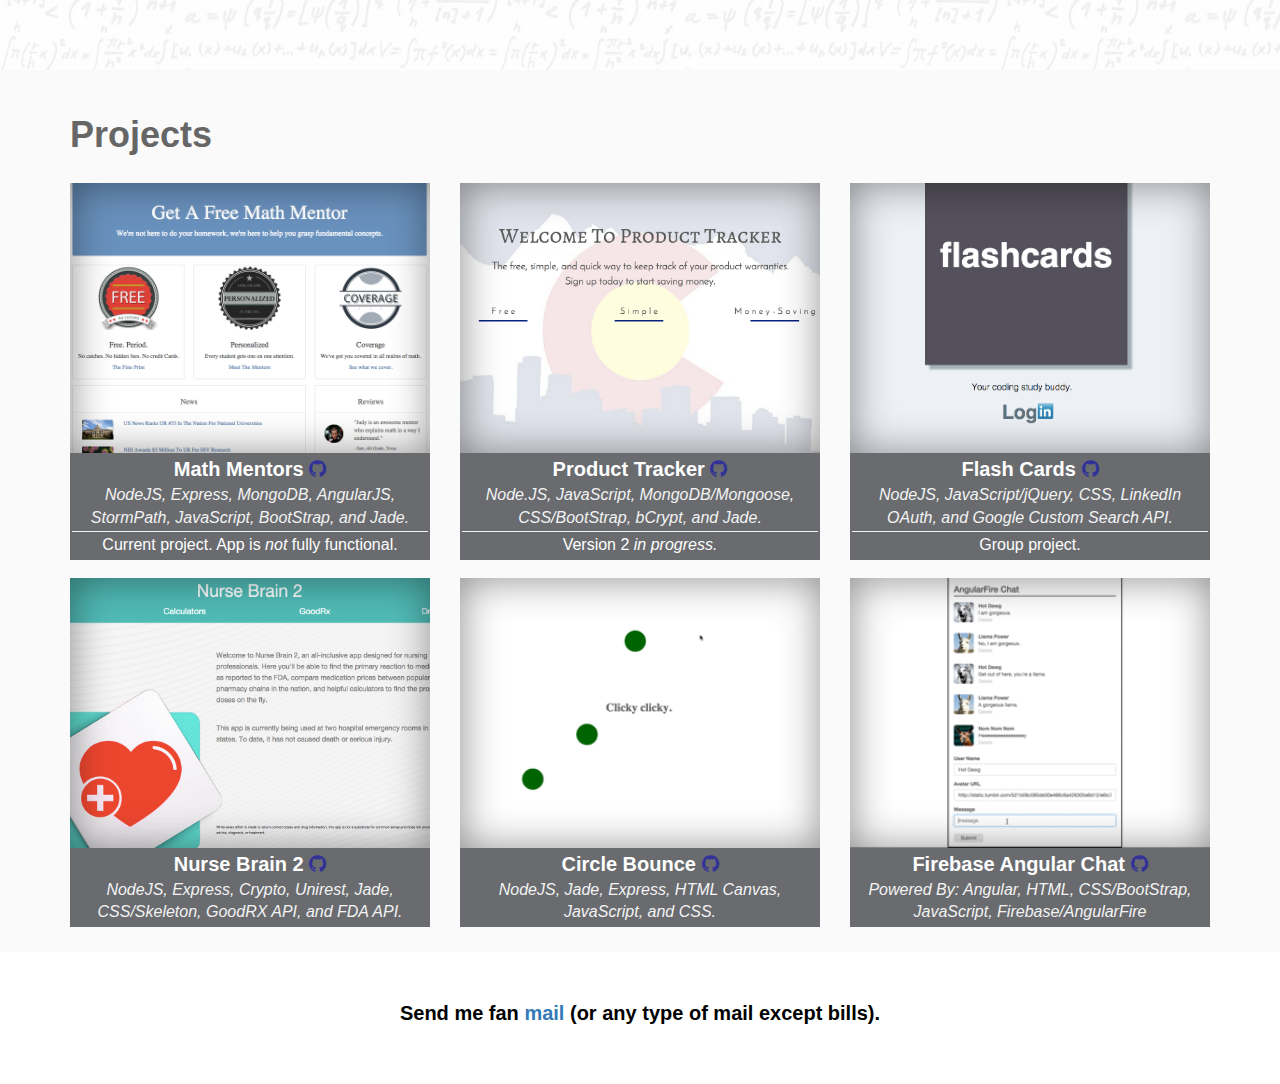
==== commit 01e8dbed: "navbar change" ====
--- a/index.html
+++ b/index.html
@@ -25,7 +25,7 @@
           <button type="button" class="navbar-toggle" data-toggle="collapse" data-target=".navbar-main-collapse">
             <i class="fa fa-bars"></i>
           </button>
-          <a class="navbar-brand page-scroll" href="#page-top">
+          <a class="navbar-brand page-scroll" href="#page-top" id='white'>
             Judy Lin
           </a>
         </div>
@@ -33,13 +33,13 @@
         <div class="collapse navbar-collapse navbar-right navbar-main-collapse">
           <ul class="nav navbar-nav">
             <li>
-              <a class="page-scroll" href="#about">About</a>
+              <a class="page-scroll" href="#about" id='white'>About</a>
             </li>
             <li>
-              <a class="page-scroll" href="#portfolio">Projects</a>
+              <a class="page-scroll" href="#portfolio" id='white'>Projects</a>
             </li>
             <li>
-              <a class="page-scroll" href="#contact">Contact</a>
+              <a class="page-scroll" href="#contact" id='white'>Contact</a>
             </li>
           </ul>
         </div>
--- a/css/style.css
+++ b/css/style.css
@@ -1,43 +1,47 @@
 /* Navbar */
-
 .navbar-default .navbar-nav>.active>a,
 .navbar-default .navbar-nav>.active>a:focus {
-  color: #555;
-  background-color: #CCCCCC;
+  color: #FFFFFF;
+  background-color: #CCCC99;
+}
+
+.navbar {
+  background-color: #003366;
+}
+
+.nav a:hover {
+  background-color: #CCCC99 !important;
+  color: #fff !important;
+}
+
+#white {
+  color: #FFFFFF;
+}
+
+/* Body */
+body {
+  font-size: 16px;
+}
+
+.body-h1 {
+  font-weight: bold;
+  color: #666;
+}
+
+.body-h3 {
+  font-family: 'Open Sans', sans-serif;
+  font-weight: bold;
+  text-shadow: 1px 1px 0 #777, 2px 2px 0 #777;
+  color: #fff;
+}
+
+.hr-medium {
+  max-width: 300px;
 }
 
 .mathback {
   background: url(../images/6opac.jpg) repeat center center;
 }
-
-.nav a:hover {
-  background-color: #777 !important;
-  color: #fff !important;
-}
-
-/* Body */
-
-body {
-  font-size: 16px;
-}
-
-.body-h1 {
-  font-weight: bold;
-  color: #666;
-}
-
-.body-h3 {
-  font-family: 'Open Sans', sans-serif;
-  font-weight: bold;
-  text-shadow: 1px 1px 0 #777, 2px 2px 0 #777;
-  color: #fff;
-}
-/* HR */
-
-.hr-medium {
-  max-width: 300px;
-}
-/* Home */
 
 #home {
   background: url(../images/camcode.jpg) no-repeat center center;
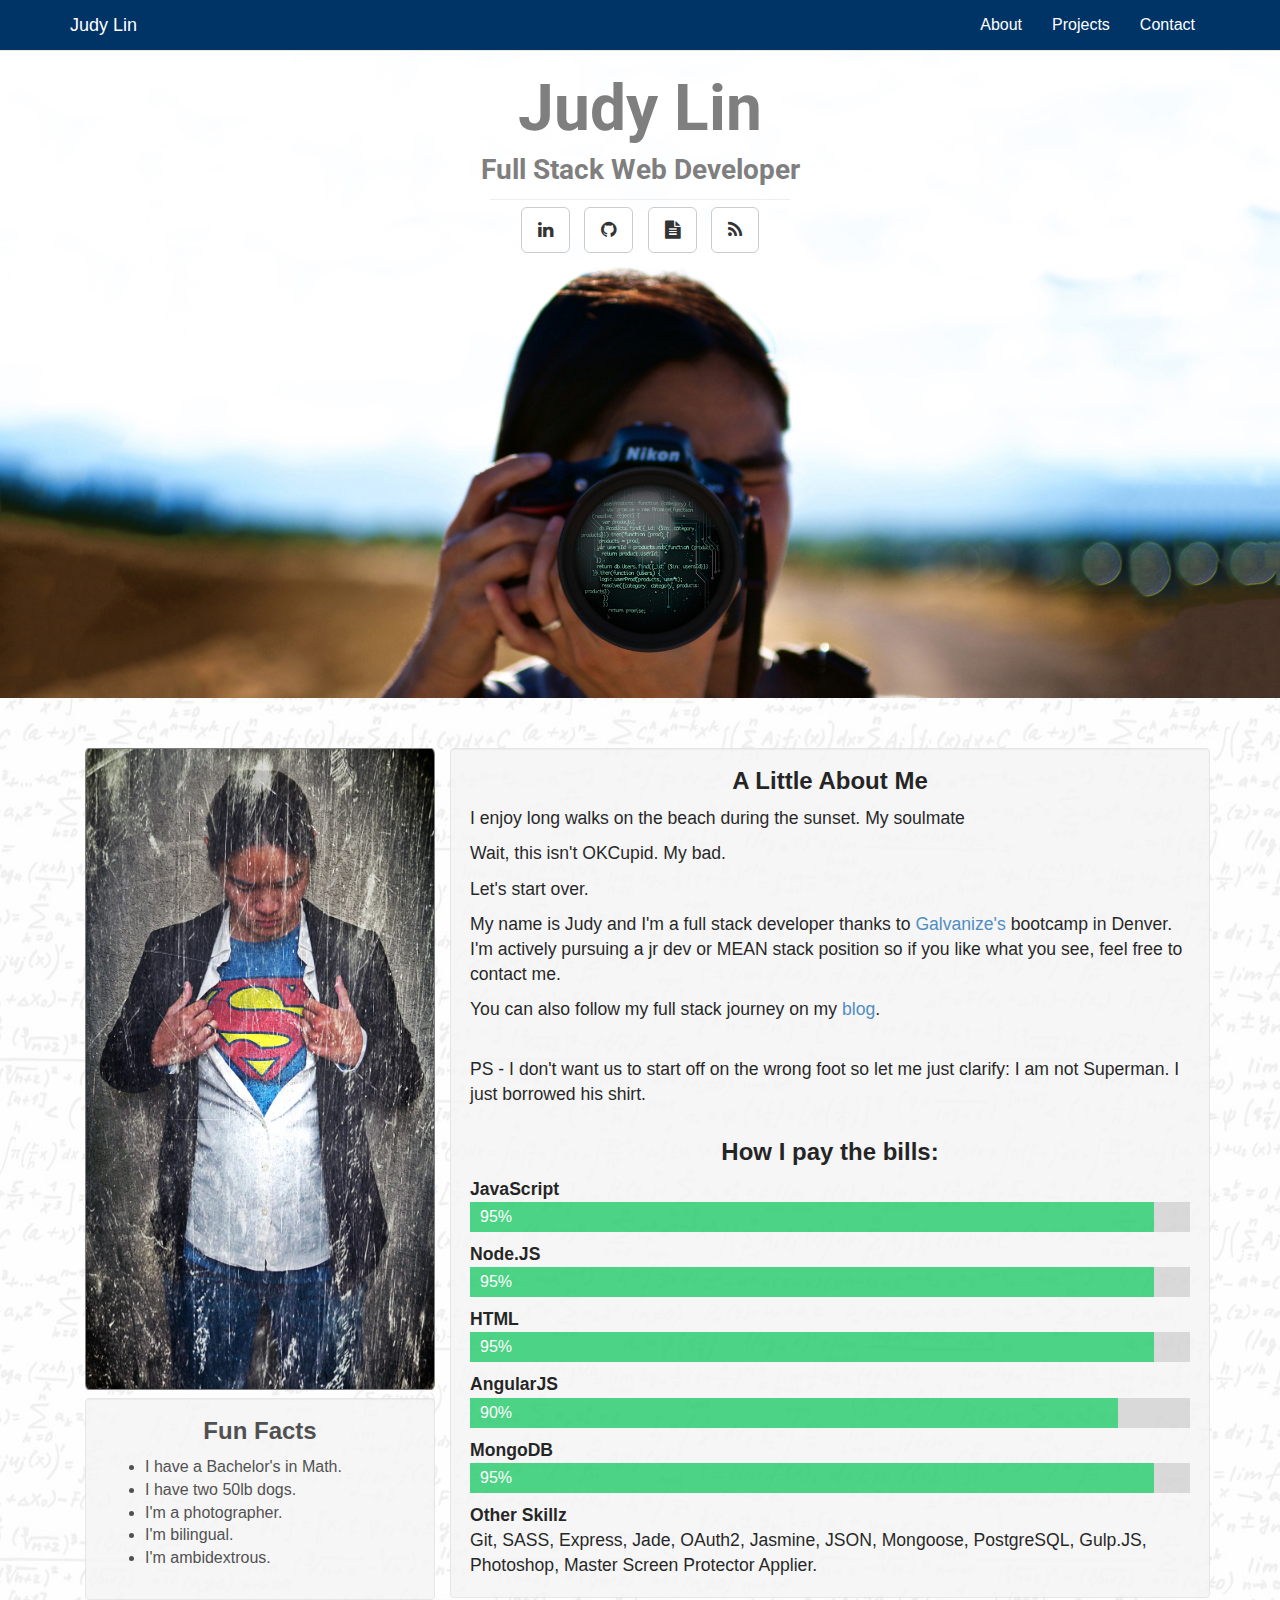
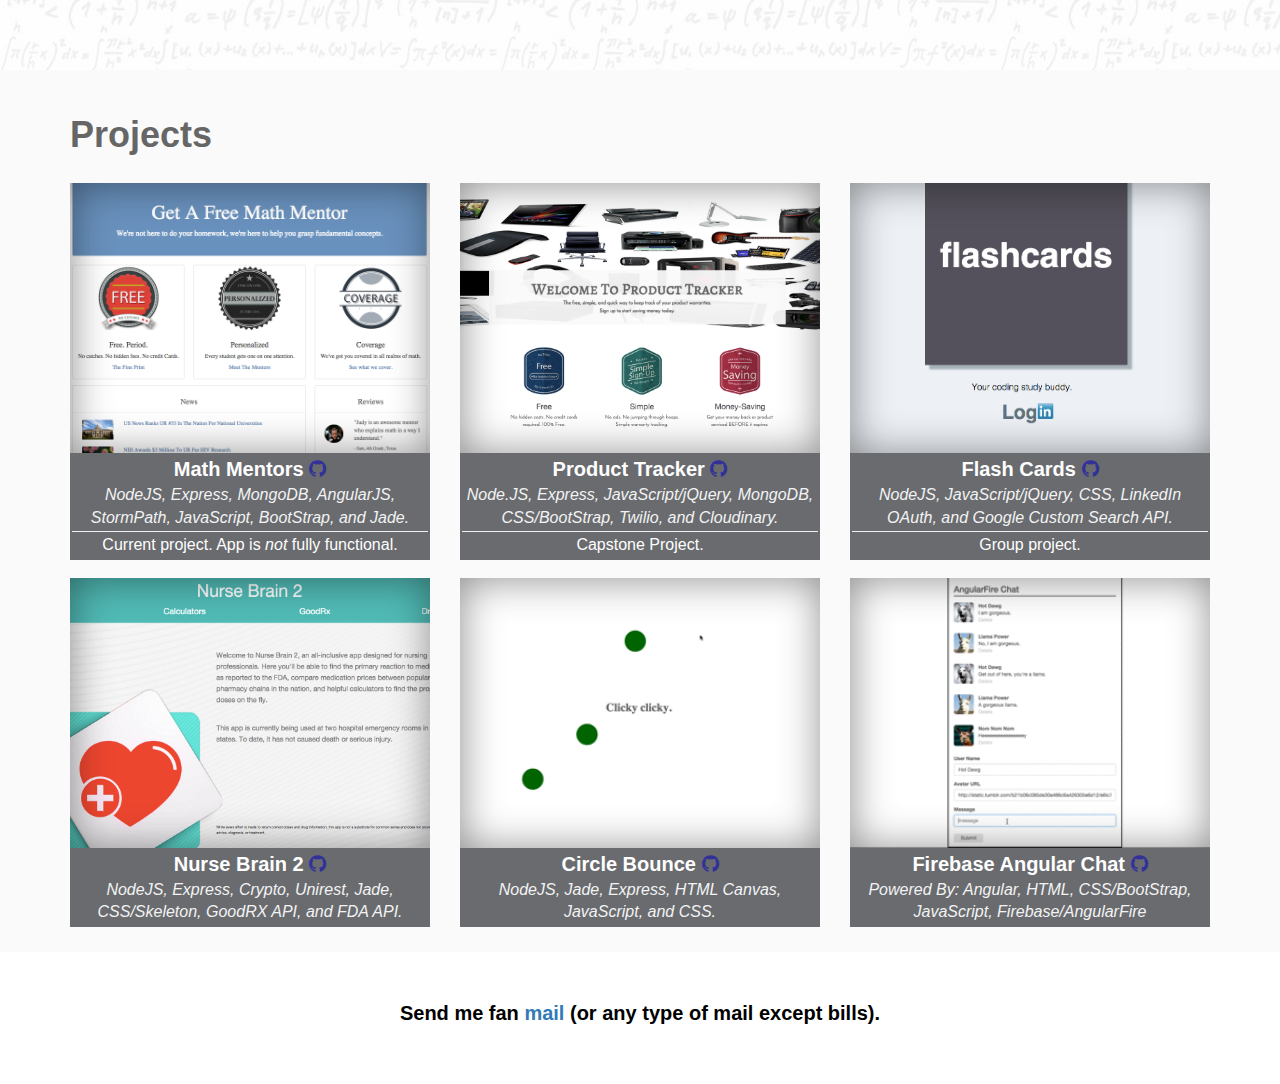
==== commit b7466e03: "prodtrac update" ====
--- a/index.html
+++ b/index.html
@@ -138,9 +138,9 @@
             <div class="port-text text-center">
               <span class="top-line">Product Tracker </span>
               <span class='top-line'><a href='https://github.com/judylin1/product-tracker' target="_blank"><i class="fa fa-github"></i></a></span>
-              <br><span class="bot-line">Node.JS, JavaScript, MongoDB/Mongoose, CSS/BootStrap, bCrypt, and Jade.</span>
+              <br><span class="bot-line">Node.JS, Express, JavaScript/jQuery, MongoDB, CSS/BootStrap, Twilio, and Cloudinary.</span>
               <hr>
-              <span>Version 2 <i>in progress.</i></span>
+              <span>Capstone Project.</span>
             </div>
           </div>
 
--- a/css/style.css
+++ b/css/style.css
@@ -56,6 +56,7 @@
   -o-background-size: cover;
   background-size: cover;
 }
+
 .pager {
   padding-top: 3%;
 }
@@ -72,6 +73,7 @@
   color: #7f7f7f;
   font-size: 20px;
 }
+
 .home-h4 {
   font-family: 'Open Sans', sans-serif;
   font-weight: bold;
@@ -79,6 +81,7 @@
   color: #fff;
   font-size: 18px;
 }
+
 .btn {
   margin: 5px;
 }
@@ -131,7 +134,7 @@
 }
 
 .box2 {
-  background: url(/images/prodtracker.jpeg) center;
+  background: url(/images/prodtrac.jpeg) center;
 }
 
 .box3 {
@@ -230,9 +233,11 @@
   color: #000;
   font-size: 20px;
 }
+
 .footer {
   background: #f8f8f8;
 }
+
 .navbar-static-bottom > div > ul > li {
   display: inline-block;
   font-size: 14px;
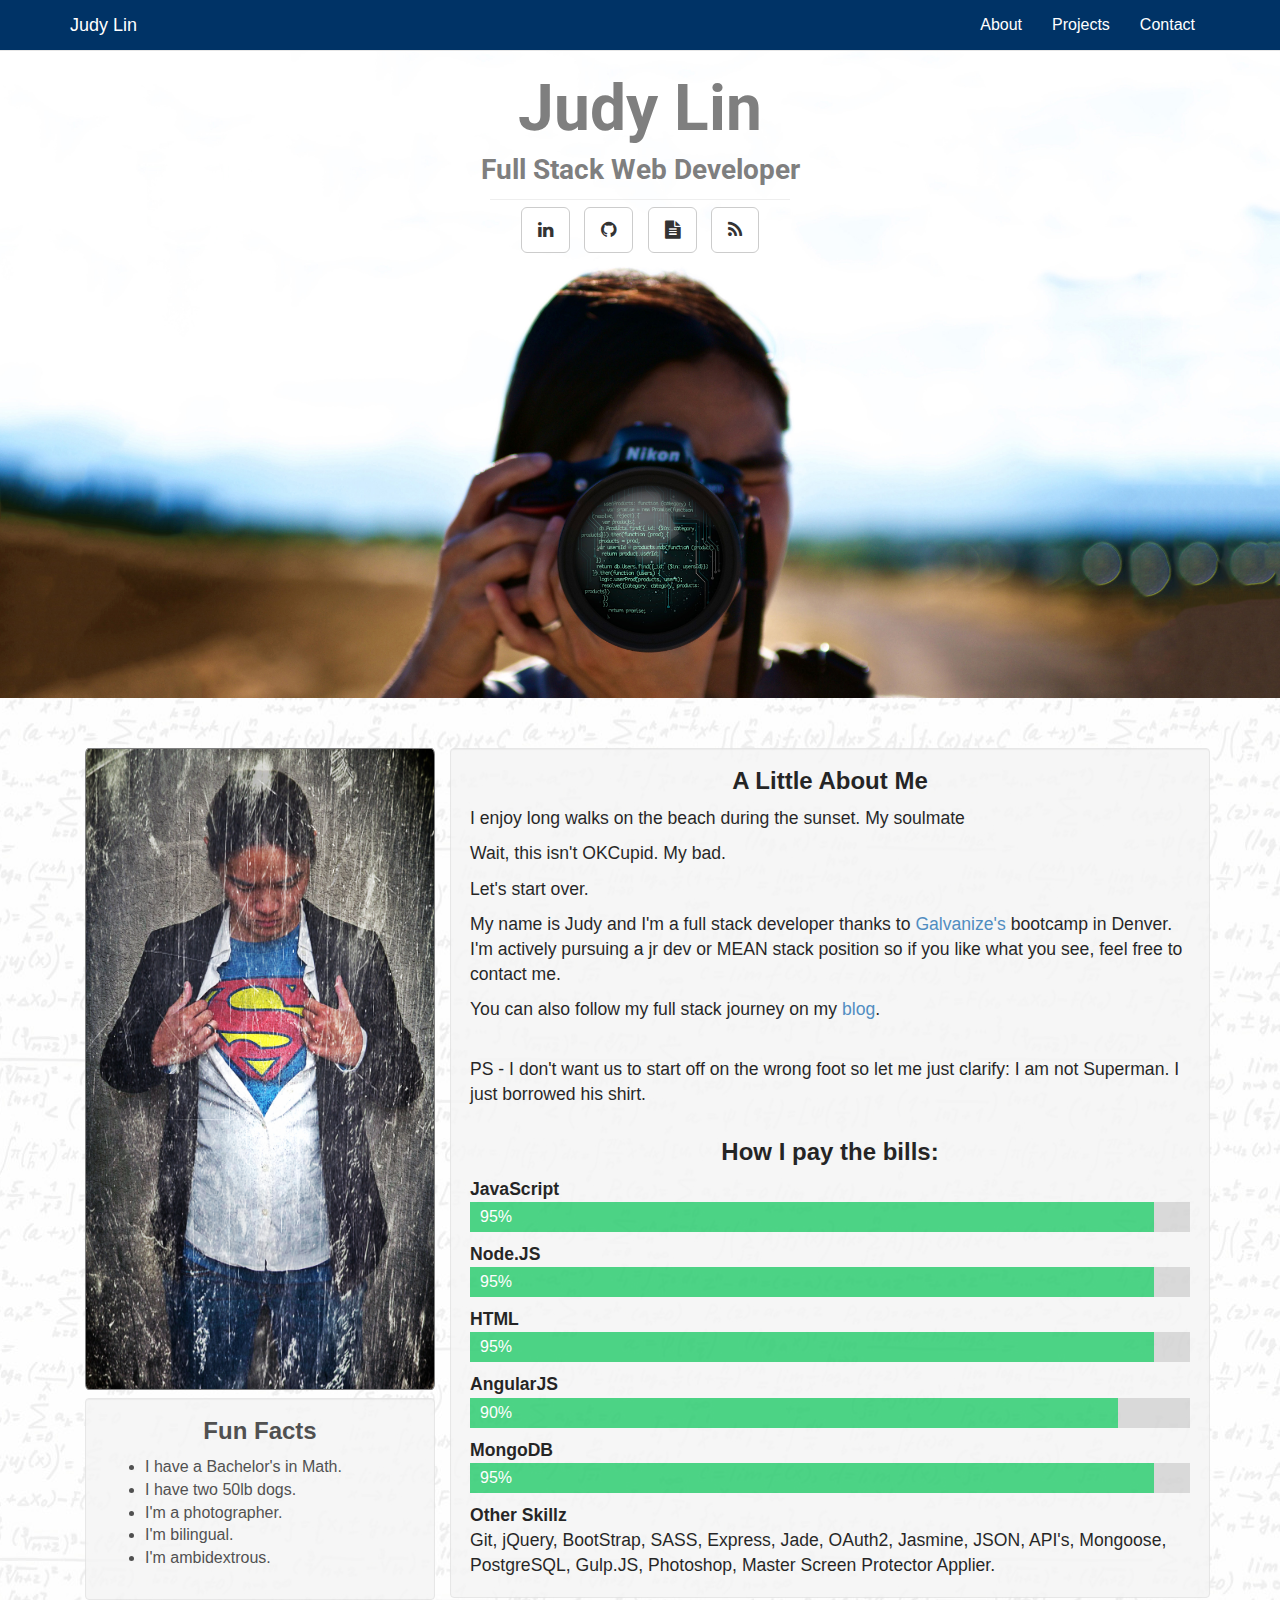
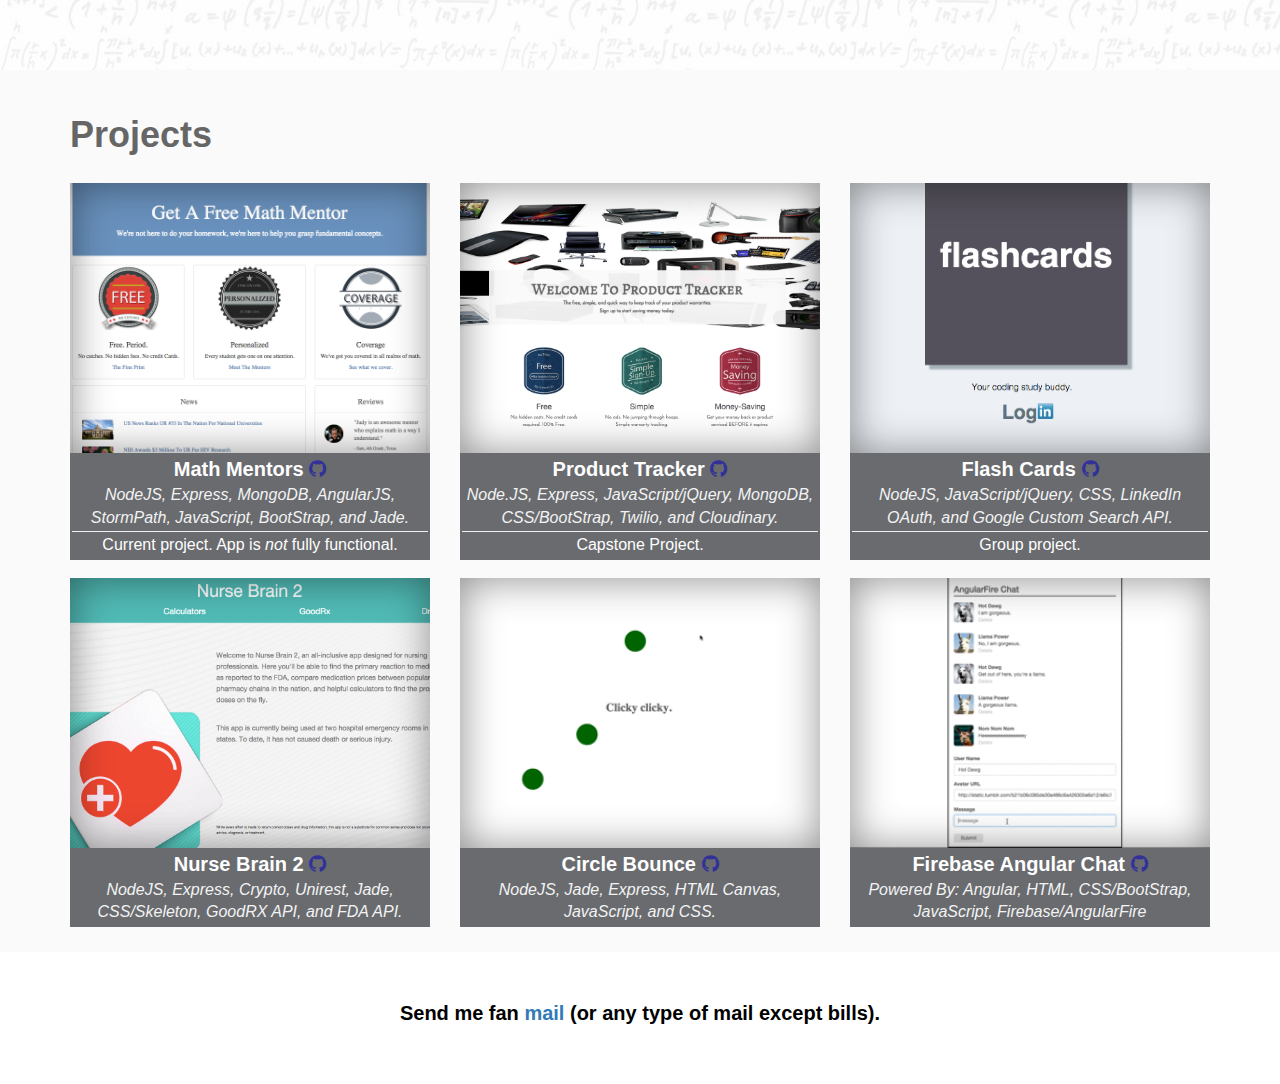
==== commit 32458baf: "list update" ====
--- a/index.html
+++ b/index.html
@@ -100,7 +100,7 @@
             <span><b>MongoDB</b></span>
             <div class="bar bar5">95%</div>
             <span><b>Other Skillz</b></span>
-            <br>Git, SASS, Express, Jade, OAuth2, Jasmine, JSON, Mongoose, PostgreSQL, Gulp.JS, Photoshop, Master Screen Protector Applier.
+            <br>Git, jQuery, BootStrap, SASS, Express, Jade, OAuth2, Jasmine, JSON, API's, Mongoose, PostgreSQL, Gulp.JS, Photoshop, Master Screen Protector Applier.
           </div>
         </div>
       </div>
